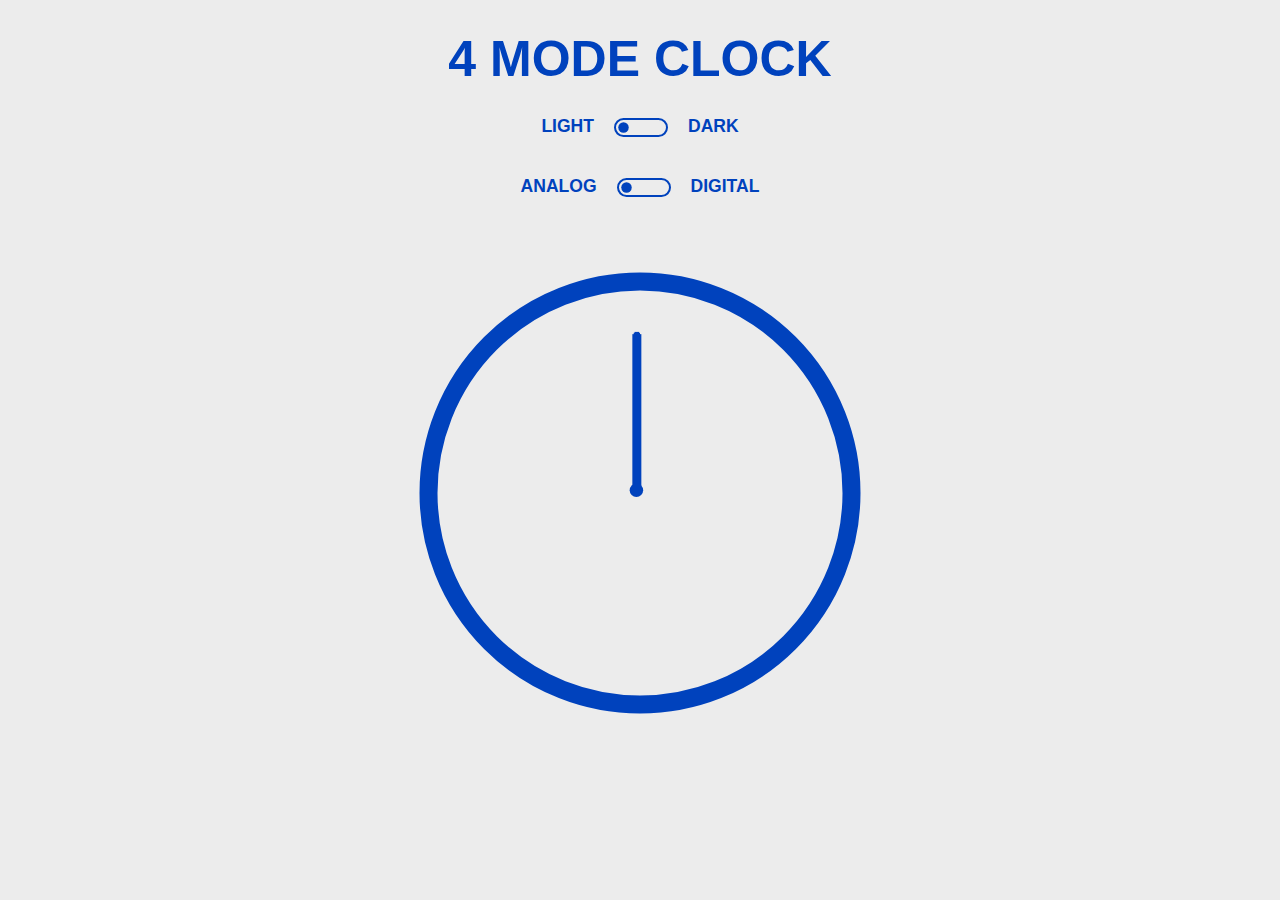
==== index.html @ d4e786bd "Rename clock.html to index.html" ====
<!DOCTYPE html>
<html lang="en">
<head>
    <meta charset="UTF-8">
    <meta name="viewport" content="width=device-width, initial-scale=1.0">
    <link rel="stylesheet" href="styles.css">
    <title>TICK-TICK</title>
</head>
<body>

    <section>
    <div id="heading">
        4 MODE CLOCK
    </div>

    <div class="tog1">

        <h3> LIGHT  </h3>
        <div class="outline">
        
            <div class="circle">
                
            </div>
        </div>
        <h3> DARK </h3>

     </div>
    <div class="tog1">

        <h3> ANALOG  </h3>
        <div class="outline2">
        
            <div class="circle2">

            </div>
        </div>
        <h3> DIGITAL </h3>

     </div>
     
    <div id="analog">
    
        <div id="face">
            <div class = " hand dot"></div>
            
        <div class="hand hour"></div>
        <div class="hand min"></div>
        <div class="hand sec"></div>

    </div> 
    </div>
       

    <div class="digclock"> 
        <div id="boxx"> </div>
    </div>

</section>
<script src="clockJs.js"></script>
</body>
</html>
---- styles.css ----
body{
    
    /* background-image: url(assets/How-can-I-fix-the-overly-bright-background-in-my-landscape-.jpg); */
    background-color: rgb(236, 236, 236);
    background-size: 3000px 2000px;
    margin: 0px;
    background-image: url(assets/
    margin-top: -50px;
 }
p{
    display: inline;
}
 section{
     height: 100vh;
    /* background-image: linear-gradient(-120deg , rgb(16, 91, 190),rgb(36, 155, 235) 30%, rgb(9, 60, 201) 170%); */

 }
:root{
    --content-color: rgb(0, 66, 189);
    /* --content-color: rgb(0, 0, 37); */
   
}

 #heading{
     text-align: center;
     font-family: -apple-system, BlinkMacSystemFont, 'Segoe UI', Roboto, Oxygen, Ubuntu, Cantarell, 'Open Sans', 'Helvetica Neue', sans-serif;
     font-weight: 800;
     margin: 30px;
       margin-bottom: 10px; 
        color: var(--content-color);
     font-size: 50px;
     cursor: default;
 }

.tog1
{
   
    display: flex;
    justify-content: center;
    height: 60px;
    text-align: center;
     font-family: -apple-system, BlinkMacSystemFont, 'Segoe UI', Roboto, Oxygen, Ubuntu, Cantarell, 'Open Sans', 'Helvetica Neue', sans-serif;
     font-weight: 700;
     color: var(--content-color);
    font-size: 15px; 
    cursor: default;
   
}

.outline{
   display: inline; 
    width: 50px;
    height: 15px;
    top: 2px;
    text-align: center;
    border: 2px solid var(--content-color);
    border-radius: 20px;
    margin: 20px;
    cursor: pointer ;

}
.circle
{
    position: relative;
    height: 15px;
    width: 15px;
    border-radius: 50px;
    background-color: var(--content-color);
    transition-duration: 0.5s;
    transition-timing-function: ease-in-out;
    transform:scale(.7);
}
.outline2{
    display: inline; 
     width: 50px;
     height: 15px;
     top: 2px;
     text-align: center;
     border: 2px solid var(--content-color);
     border-radius: 20px;
     margin: 20px;
     cursor: pointer ;
 
 }
 .circle2
 {
     position: relative;
     height: 15px;
     width: 15px;
     border-radius: 50px;
     background-color: var(--content-color);
     transition-duration: 0.5s;
     transition-timing-function: ease-in-out;
     transform:scale(.7);
 }

#analog
{
    margin: auto;
    display: block;
    border-radius: 50%;
    height: 350px;
    width: 350px;
    border: 20px solid var(--content-color);
    position: relative;
    padding: 50px;
    margin-top: 30px;
    transform: scale(0.9);
}
 #face{
    position: relative;
    width: 100%;
    height: 100%;
    transform: translateY(-3px);
 }

 .hand{
     position: absolute;
     top: 48%;
     left: 0%;
     background-color: var(--content-color);
      width:49%;
     transform-origin: 100%;
     transform: rotate(90deg);
     /* transition: 0.5s;

     transition-timing-function: cubic-bezier(1, 0, 0.22, 1.7); */
 }

.sec{
    height: 5px;
}

.min{
    height: 7px;   
}

.hour{
    height: 10px;   
}
.dot
{
    z-index: 2;
    position: absolute;
     top: 50%;
     left: 44.5%;
    height: 15px;
    width: 15px;
    border-radius: 50%;
    color: rgb(255, 255, 255);
    z-index: 10;
}

.digclock {
    display: none;
    margin-top: 120px;
    z-index: 3;
    border:10px solid var(--content-color);
    text-align: center;
    position: absolute;
    top: 45%;
    left: 50%;
    transform: translateX(-50%) translateY(-50%);
    /* color: #ffffff; */
    font-size: 120px; 
    height: auto;
    width: 50%;
    color: var(--content-color);
    font-family: -apple-system, BlinkMacSystemFont, 'Segoe UI', Roboto, Oxygen, Ubuntu, Cantarell, 'Open Sans', 'Helvetica Neue', sans-serif;
    letter-spacing: 7px;
}
@media screen and (max-width:1470px)
{
    .digclock{
        width:80%
    }
}
@media screen and (max-width:950px)
{
    .digclock{
        width:100%
    }
}
@media screen and (max-width:750px)
{
    .digclock{
        font-size: 70px; 
    }
}
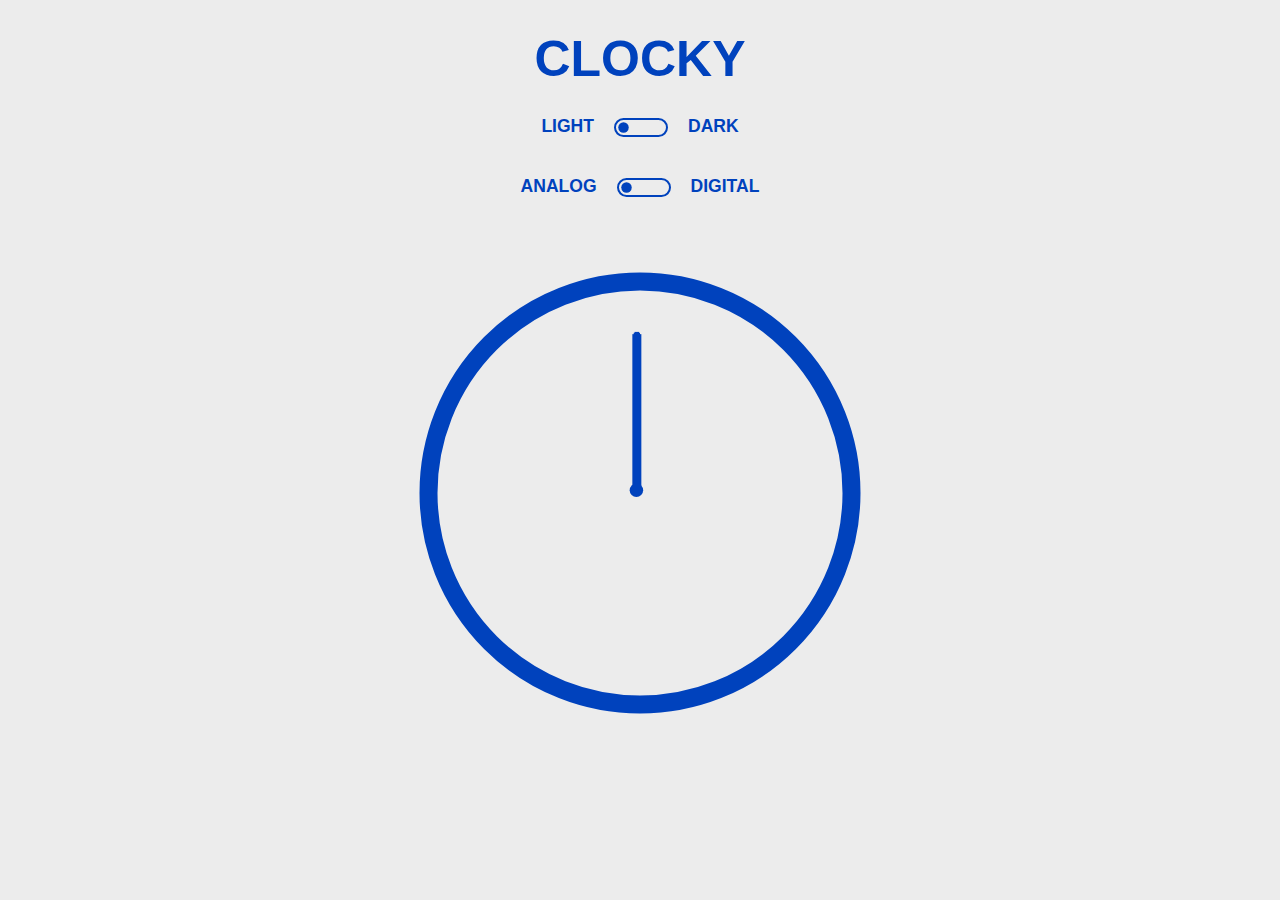
==== commit cbe77fd1: "Update index.html" ====
--- a/index.html
+++ b/index.html
@@ -4,13 +4,13 @@
     <meta charset="UTF-8">
     <meta name="viewport" content="width=device-width, initial-scale=1.0">
     <link rel="stylesheet" href="styles.css">
-    <title>TICK-TICK</title>
+    <title>CLOCKY</title>
 </head>
 <body>
 
     <section>
     <div id="heading">
-        4 MODE CLOCK
+        CLOCKY
     </div>
 
     <div class="tog1">
